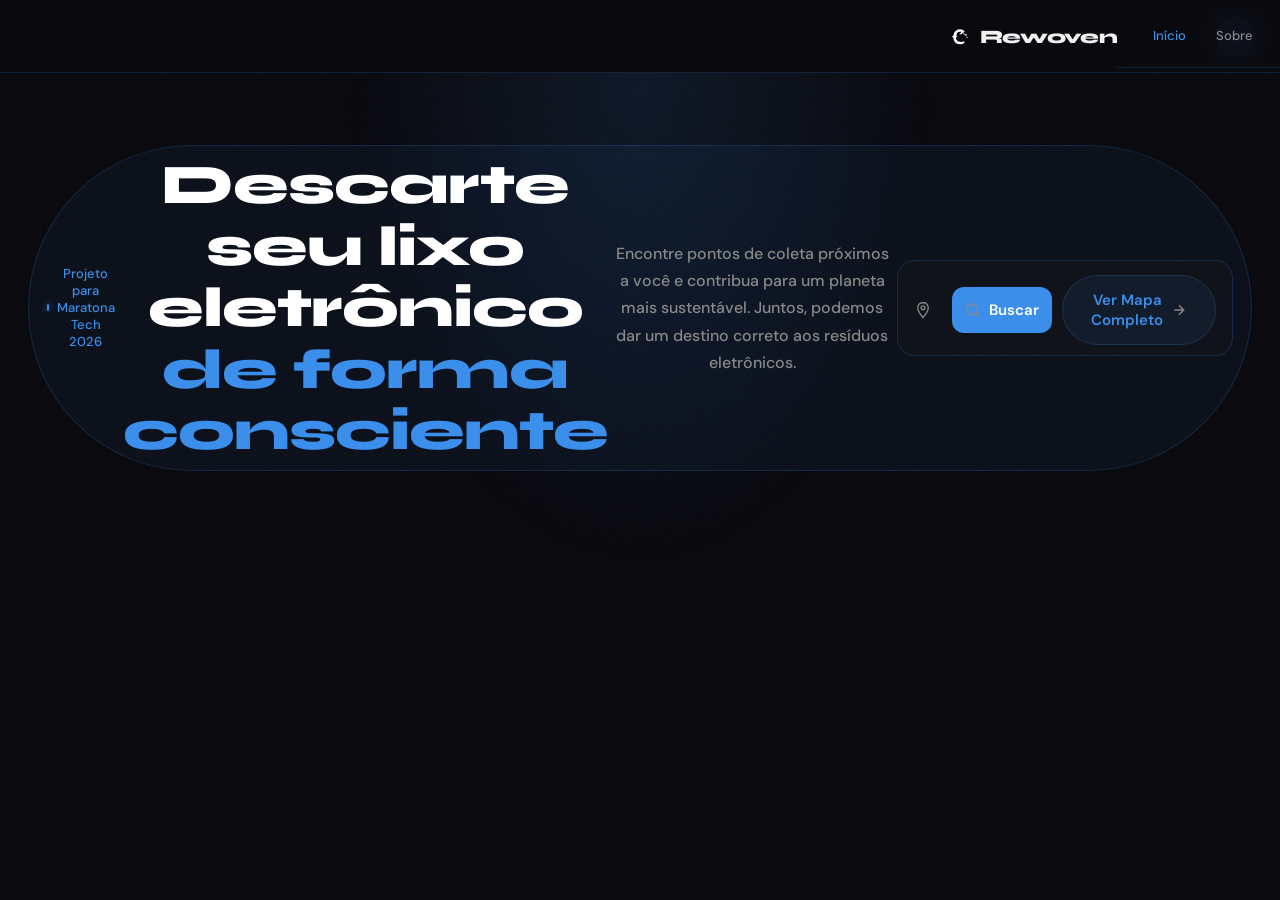
==== index.html @ fe4274e1 "projeto gincana" ====
<!DOCTYPE html>
<html lang="pt-BR">
<head>
  <meta charset="UTF-8" />
  <meta name="viewport" content="width=device-width, initial-scale=1.0" />
  <title>Rewoven</title>
  <link href="https://fonts.googleapis.com/css2?family=Syne:wght@700;800&family=DM+Sans:wght@400;500;600&display=swap" rel="stylesheet" />
  <link rel="stylesheet" href="style.css" />
  <style>
    .hero {
      position: relative; z-index: 1;
      display: flex; flex-direction: column; align-items: center;
      text-align: center; padding: 72px 28px 80px; gap: 28px;
    }
    .hero::before {
      content: ''; position: absolute; top: 0; left: 50%; transform: translateX(-50%);
      width: 600px; height: 500px;
      background: radial-gradient(ellipse at center top, rgba(59,142,234,0.12) 0%, transparent 70%);
      pointer-events: none; z-index: -1;
    }
    .badge {
      display: inline-flex; align-items: center; gap: 8px;
      padding: 8px 18px; border: 1px solid var(--border); border-radius: 999px;
      background: rgba(59,142,234,0.06); font-size: 13px; font-weight: 500;
      color: var(--blue); animation: fadeUp 0.6s ease both;
    }
    .badge-dot {
      width: 7px; height: 7px; border-radius: 50%;
      background: var(--blue); box-shadow: 0 0 6px var(--blue);
      animation: pulse 2s ease-in-out infinite;
    }
    @keyframes pulse { 0%,100%{opacity:1} 50%{opacity:0.4} }
    h1 {
      font-family: 'Syne', sans-serif; font-weight: 800;
      font-size: clamp(38px, 9vw, 56px); line-height: 1.1;
      letter-spacing: -1px; color: #fff; animation: fadeUp 0.6s 0.1s ease both;
    }
    h1 .accent { color: var(--blue); display: block; }
    .hero-sub {
      font-size: 16px; line-height: 1.7; color: var(--muted);
      max-width: 380px; animation: fadeUp 0.6s 0.2s ease both;
    }
    .search-box {
      width: 100%; max-width: 420px; background: var(--surface);
      border: 1px solid var(--border); border-radius: 18px;
      padding: 14px 16px 10px; display: flex; flex-direction: column;
      gap: 10px; animation: fadeUp 0.6s 0.3s ease both;
    }
    .search-input-row { display: flex; align-items: center; gap: 10px; }
    .search-input-row svg { flex-shrink: 0; color: var(--muted); }
    .search-input-row input {
      background: transparent; border: none; outline: none;
      font-family: 'DM Sans', sans-serif; font-size: 15px; color: var(--text); width: 100%;
    }
    .search-input-row input::placeholder { color: var(--muted); }
    .btn-buscar {
      display: flex; align-items: center; justify-content: center; gap: 8px;
      width: 100%; padding: 13px; background: var(--blue); border: none;
      border-radius: 12px; color: #fff; font-family: 'DM Sans', sans-serif;
      font-size: 15px; font-weight: 600; cursor: pointer;
      transition: background 0.2s, transform 0.15s;
    }
    .btn-buscar:hover { background: var(--blue-dark); }
    .btn-buscar:active { transform: scale(0.98); }
    .btn-mapa {
      display: inline-flex; align-items: center; gap: 8px;
      padding: 14px 28px; background: rgba(59,142,234,0.08);
      border: 1px solid var(--border); border-radius: 999px; color: var(--blue);
      font-family: 'DM Sans', sans-serif; font-size: 15px; font-weight: 600;
      text-decoration: none; cursor: pointer;
      transition: background 0.2s, transform 0.15s; animation: fadeUp 0.6s 0.4s ease both;
    }
    .btn-mapa:hover { background: rgba(59,142,234,0.15); }
    .btn-mapa:active { transform: scale(0.98); }
    .btn-mapa svg { transition: transform 0.2s; }
    .btn-mapa:hover svg { transform: translateX(3px); }
  </style>
</head>
<body>

  <!-- NAV -->
  <nav>
    <a class="nav-logo" href="#">
      <div class="logo-icon">
        <svg viewBox="0 0 24 24" xmlns="http://www.w3.org/2000/svg">
          <path d="M17.65 6.35A7.96 7.96 0 0 0 12 4a8 8 0 0 0-8 8H2l3.5 3.5L9 12H7a5 5 0 0 1 5-5c1.38 0 2.63.56 3.54 1.46L17.65 6.35zM12 19a5 5 0 0 1-5-5c0-1.38.56-2.63 1.46-3.54L6.35 8.35A7.96 7.96 0 0 0 4 14a8 8 0 0 0 8 8 7.97 7.97 0 0 0 5.65-2.35l-1.42-1.42A5.01 5.01 0 0 1 12 19zm8-9h-2l-3.5-3.5L11 10h2a7 7 0 0 1 .01 0h.99v.01L15 8l3.5 3.5L22 14h-2v.01A8.003 8.003 0 0 1 20 10z"/>
        </svg>
  
      <span class="logo-name">Rewoven</span>
    </a>

    <nav class="nav-links">
      <a href="index.html" class="active">Início</a>
      <a href="sobre.html">Sobre</a>
      <a href="mapa.html">Mapa</a>
      <a href="equipe.html">Equipe</a>
      <a href="cadastro.html" class="btn-nav">Cadastrar</a>
    </nav>




  </nav>

  <!-- HERO -->
  <section class="hero">
    <div class="badge">
      <span class="badge-dot"></span>
      Projeto para Maratona Tech 2026


    <h1>
      Descarte seu lixo eletrônico
      <span class="accent">de forma consciente</span>
    </h1>

    <p class="hero-sub">
      Encontre pontos de coleta próximos a você e contribua para um planeta mais sustentável.
      Juntos, podemos dar um destino correto aos resíduos eletrônicos.
    </p>

    <div class="search-box">
      <div class="search-input-row">
        <svg width="18" height="18" viewBox="0 0 24 24" fill="none" stroke="currentColor" stroke-width="1.8">
          <path d="M12 2C8.13 2 5 5.13 5 9c0 5.25 7 13 7 13s7-7.75 7-13c0-3.87-3.13-7-7-7z"/>
          <circle cx="12" cy="9" r="2.5"/>
        </svg>
        <input type="text" placeholder="Digite seu endereço ou CEP..." />
  
      <button class="btn-buscar">
        <svg width="16" height="16" viewBox="0 0 24 24" fill="none" stroke="currentColor" stroke-width="2.2">
          <circle cx="11" cy="11" r="8"/><path d="m21 21-4.35-4.35"/>
        </svg>
        Buscar
      </button>


    <a class="btn-mapa" href="mapa.html">
      Ver Mapa Completo
      <svg width="16" height="16" viewBox="0 0 24 24" fill="none" stroke="currentColor" stroke-width="2.2">
        <path d="M5 12h14M12 5l7 7-7 7"/>
      </svg>
    </a>
  </section>

</body>
</html>
---- style.css ----
*, *::before, *::after { box-sizing: border-box; margin: 0; padding: 0; }

:root {
  --blue: #3b8eea;
  --blue-dark: #2272cc;
  --bg: #0a0a0f;
  --surface: #11131a;
  --surface2: #161a24;
  --border: rgba(59, 142, 234, 0.2);
  --text: #f0f0f0;
  --muted: #888;
}

html { scroll-behavior: smooth; }

body {
  background-color: var(--bg);
  color: var(--text);
  font-family: 'DM Sans', sans-serif;
  min-height: 100vh;
  overflow-x: hidden;
}

body::before {
  content: '';
  position: fixed;
  inset: 0;
  background-image: url("data:image/svg+xml,%3Csvg viewBox='0 0 200 200' xmlns='http://www.w3.org/2000/svg'%3E%3Cfilter id='n'%3E%3CfeTurbulence type='fractalNoise' baseFrequency='0.9' numOctaves='4' stitchTiles='stitch'/%3E%3C/filter%3E%3Crect width='100%25' height='100%25' filter='url(%23n)' opacity='0.04'/%3E%3C/svg%3E");
  pointer-events: none;
  z-index: 0;
  opacity: 0.35;
}

/* ── NAV ── */
nav {
  position: sticky; top: 0; z-index: 100;
  display: flex; align-items: center; justify-content: space-between;
  padding: 16px 24px;
  background: rgba(10,10,15,0.92);
  backdrop-filter: blur(14px);
  border-bottom: 0.5px solid var(--border);
}

.nav-logo { display: flex; align-items: center; gap: 10px; text-decoration: none; }

.logo-icon {
  width: 40px; height: 40px;
  background: var(--blue); border-radius: 50%;
  display: flex; align-items: center; justify-content: center; flex-shrink: 0;
}
.logo-icon svg { width: 20px; height: 20px; fill: white; }

.logo-name {
  font-family: 'Syne', sans-serif; font-weight: 800;
  font-size: 19px; color: var(--text); letter-spacing: -0.3px;
}

/* hamburger → links desktop */
.nav-links {
  display: flex; align-items: center; gap: 6px;
}
.nav-links a {
  font-size: 13px; font-weight: 500; color: var(--muted);
  text-decoration: none; padding: 6px 12px; border-radius: 8px;
  transition: color 0.2s, background 0.2s;
}
.nav-links a:hover { color: var(--text); background: rgba(255,255,255,0.05); }
.nav-links a.active { color: var(--blue); }
.nav-links .btn-nav {
  background: var(--blue); color: #fff; padding: 7px 16px; border-radius: 8px;
}
.nav-links .btn-nav:hover { background: var(--blue-dark); color: #fff; }

/* ── PAGE HEADER ── */
.page-header {
  position: relative; z-index: 1;
  padding: 60px 28px 40px;
  text-align: center;
}
.page-header::before {
  content: '';
  position: absolute; top: 0; left: 50%; transform: translateX(-50%);
  width: 600px; height: 400px;
  background: radial-gradient(ellipse at center top, rgba(59,142,234,0.1) 0%, transparent 70%);
  pointer-events: none; z-index: -1;
}
.page-header h1 {
  font-family: 'Syne', sans-serif; font-weight: 800;
  font-size: clamp(30px, 7vw, 46px); line-height: 1.1;
  letter-spacing: -0.8px; color: #fff;
  animation: fadeUp 0.5s ease both;
}
.page-header h1 span { color: var(--blue); }
.page-header p {
  margin-top: 14px; font-size: 15px; line-height: 1.7;
  color: var(--muted); max-width: 400px; margin-left: auto; margin-right: auto;
  animation: fadeUp 0.5s 0.1s ease both;
}

/* ── CONTENT ── */
.content { position: relative; z-index: 1; padding: 0 24px 80px; max-width: 680px; margin: 0 auto; }

/* ── CARD ── */
.card {
  background: var(--surface); border: 0.5px solid var(--border);
  border-radius: 16px; padding: 24px;
  animation: fadeUp 0.5s ease both;
}

/* ── BUTTON ── */
.btn {
  display: inline-flex; align-items: center; gap: 8px;
  padding: 13px 24px; border-radius: 12px;
  font-family: 'DM Sans', sans-serif; font-size: 15px; font-weight: 600;
  cursor: pointer; transition: background 0.2s, transform 0.15s; text-decoration: none;
  border: none;
}
.btn-primary { background: var(--blue); color: #fff; }
.btn-primary:hover { background: var(--blue-dark); }
.btn-ghost {
  background: rgba(59,142,234,0.08); color: var(--blue);
  border: 1px solid var(--border);
}
.btn-ghost:hover { background: rgba(59,142,234,0.15); }
.btn:active { transform: scale(0.98); }

/* ── FORM ── */
.form-group { display: flex; flex-direction: column; gap: 6px; }
.form-group label { font-size: 13px; font-weight: 500; color: var(--muted); }
.form-group input, .form-group select, .form-group textarea {
  background: var(--surface2); border: 0.5px solid var(--border);
  border-radius: 10px; padding: 12px 14px;
  font-family: 'DM Sans', sans-serif; font-size: 15px; color: var(--text);
  outline: none; transition: border-color 0.2s;
  width: 100%;
}
.form-group input:focus, .form-group select:focus, .form-group textarea:focus {
  border-color: var(--blue);
}
.form-group input::placeholder, .form-group textarea::placeholder { color: var(--muted); }
.form-group select option { background: #1a1f2e; }

/* ── FOOTER ── */
footer {
  position: relative; z-index: 1;
  text-align: center; padding: 24px;
  border-top: 0.5px solid var(--border);
  font-size: 13px; color: var(--muted);
}
footer a { color: var(--blue); text-decoration: none; }

/* ── ANIMATIONS ── */
@keyframes fadeUp {
  from { opacity: 0; transform: translateY(18px); }
  to { opacity: 1; transform: translateY(0); }
}
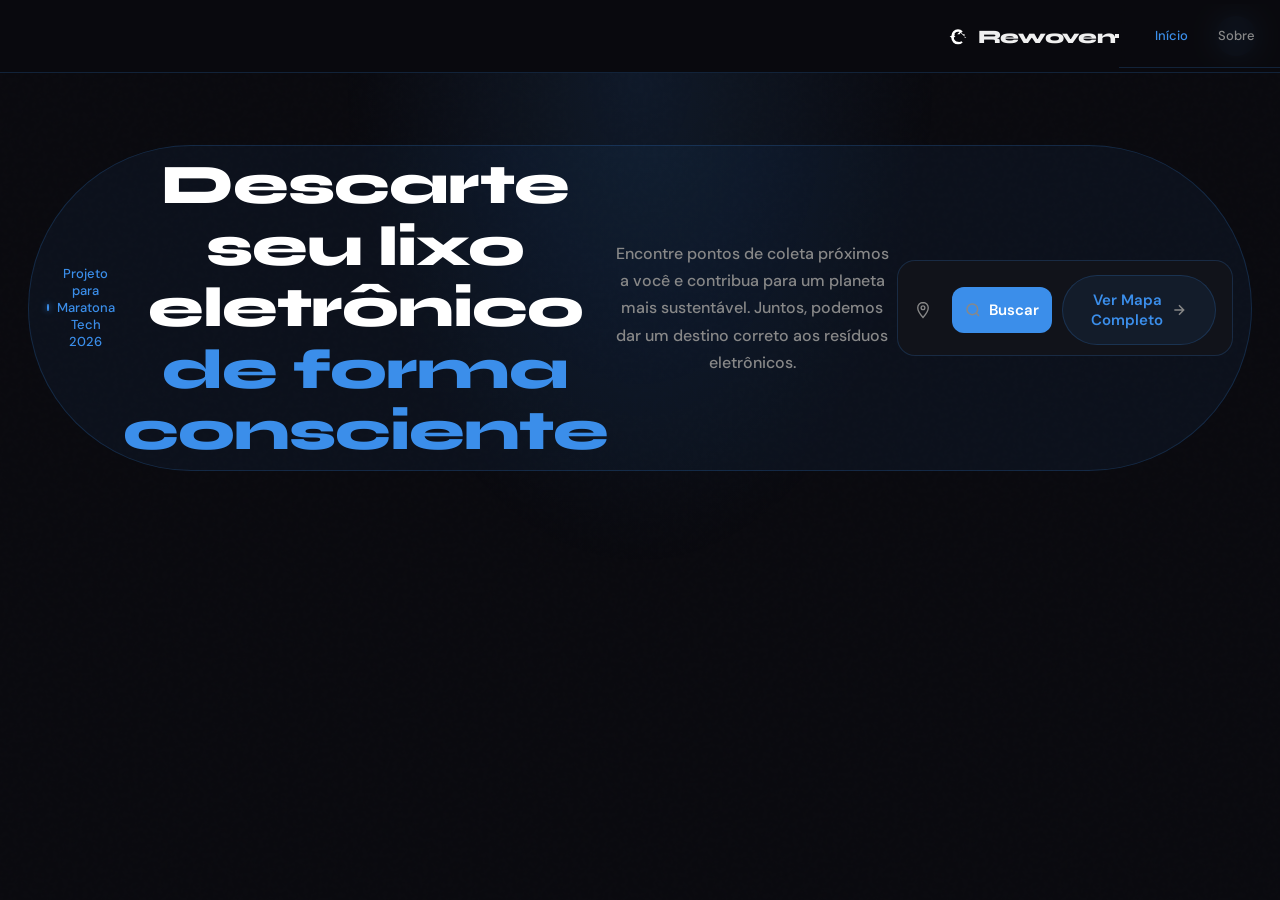
==== commit be260aa7: "index.html" ====
--- a/index.html
+++ b/index.html
@@ -89,6 +89,9 @@
       <span class="logo-name">Rewoven</span>
     </a>
 
+    <button class="nav-hamburger" id="hamburger" aria-label="Menu" onclick="toggleMenu()">
+      <span></span><span></span><span></span>
+    </button>
     <nav class="nav-links">
       <a href="index.html" class="active">Início</a>
       <a href="sobre.html">Sobre</a>
